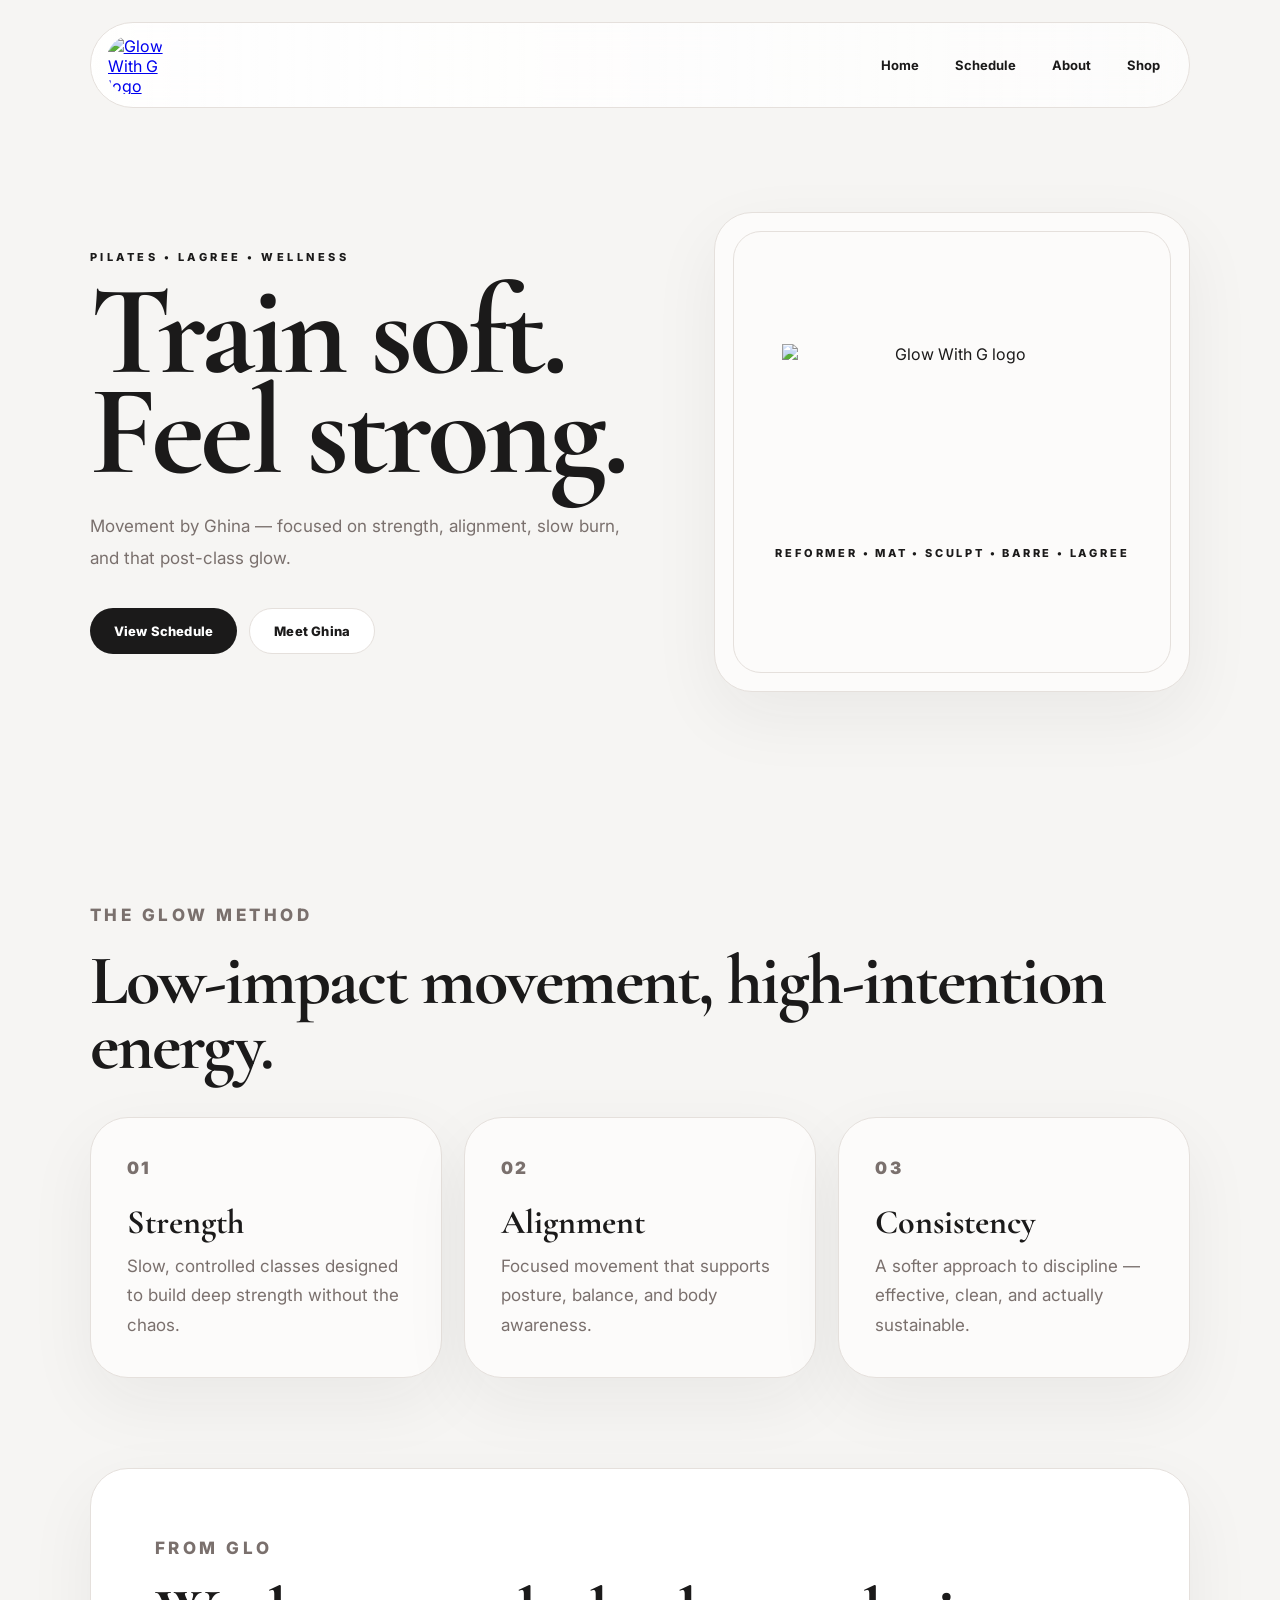
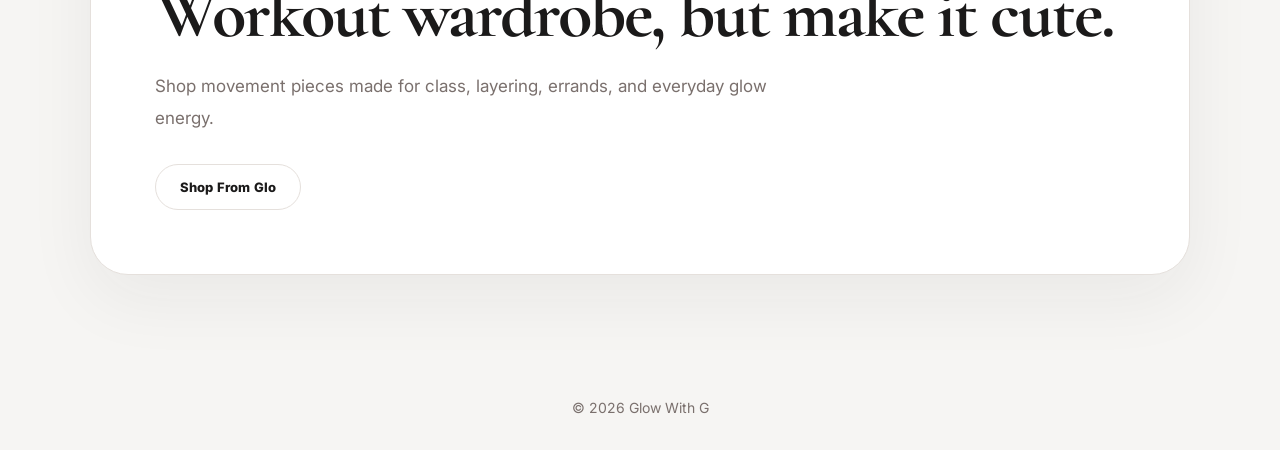
==== index.html @ 095738a7 "Add files via upload" ====
<!DOCTYPE html>
<html lang="en">
<head>
  <meta charset="UTF-8" />
  <meta name="viewport" content="width=device-width, initial-scale=1.0" />
  <title>Glow With G</title>
  <link rel="stylesheet" href="style.css" />
</head>
<body>

<header>
  <a class="logo" href="index.html">
    <img src="assets/glow-logo.png" alt="Glow With G logo">
  </a>

  <nav>
    <a href="index.html">Home</a>
    <a href="schedule.html">Schedule</a>
    <a href="about.html">About</a>
    <a href="shop.html">Shop</a>
  </nav>
</header>

<section class="hero">
  <div>
    <p class="tag">Pilates • Lagree • Wellness</p>
    <h1>Train soft.<br>Feel strong.</h1>
    <p class="intro">
      Movement by Ghina — focused on strength, alignment, slow burn, and that post-class glow.
    </p>

    <div class="buttons">
      <a href="schedule.html" class="btn">View Schedule</a>
      <a href="about.html" class="btn secondary">Meet Ghina</a>
    </div>
  </div>

  <div class="hero-card">
    <img src="assets/glow-logo.png" alt="Glow With G logo">
    <p>Reformer • Mat • Sculpt • Barre • Lagree</p>
  </div>
</section>

<section class="section">
  <p class="tag">The Glow Method</p>
  <h2>Low-impact movement, high-intention energy.</h2>

  <div class="grid-section">
    <div class="card">
      <p class="number">01</p>
      <h3>Strength</h3>
      <p>Slow, controlled classes designed to build deep strength without the chaos.</p>
    </div>

    <div class="card">
      <p class="number">02</p>
      <h3>Alignment</h3>
      <p>Focused movement that supports posture, balance, and body awareness.</p>
    </div>

    <div class="card">
      <p class="number">03</p>
      <h3>Consistency</h3>
      <p>A softer approach to discipline — effective, clean, and actually sustainable.</p>
    </div>
  </div>
</section>

<section class="shop-preview">
  <p class="tag">From Glo</p>
  <h2>Workout wardrobe, but make it cute.</h2>
  <p>Shop movement pieces made for class, layering, errands, and everyday glow energy.</p>
  <a href="shop.html" class="btn secondary">Shop From Glo</a>
</section>

<footer>
  <p>© 2026 Glow With G</p>
</footer>

</body>
</html>
---- style.css ----
@import url('https://fonts.googleapis.com/css2?family=Cormorant+Garamond:wght@500;600;700&family=Inter:wght@400;500;600;700;800&display=swap');

:root {
  --brand-pink: #F8A7D2;
  --brand-bg: #F6F5F3;

  --white: #FFFFFF;
  --ink: #1B1A1A;

  --taupe: #7A706D;
  --taupe-dark: #514945;
  --taupe-light: #B8AEA9;

  --line: #E5E0DC;
  --card: #FCFBFA;

  --shadow: 0 24px 70px rgba(40, 32, 30, 0.06);
}

* {
  margin: 0;
  padding: 0;
  box-sizing: border-box;
}

body {
  background: var(--brand-bg);
  color: var(--ink);
  font-family: "Inter", sans-serif;
}

/* HEADER */

header {
    width: calc(100% - 14%);
    margin: 22px auto 0;
    padding: 10px 14px;
    display: flex;
    align-items: center;
    justify-content: space-between;
    background: linear-gradient(90deg, rgba(255,255,255,0.92), rgba(255,255,255,0.68));
    border: 1px solid var(--line);
    border-radius: 999px;
    backdrop-filter: blur(18px);
    position: sticky;
    top: 18px;
    z-index: 20;
  }
  
  .logo {
    width: 64px;
    height: 64px;
    display: grid;
    place-items: center;
    border-radius: 50%;
    overflow: hidden;
  }
  
  .logo img {
    width: 58px;
    height: 58px;
    object-fit: contain;
    display: block;
  }
  
  nav {
    display: flex;
    gap: 6px;
    align-items: center;
  }
  
  nav a {
    text-decoration: none;
    color: var(--ink);
    font-size: 13px;
    font-weight: 700;
    padding: 10px 15px;
    border-radius: 999px;
    transition: 0.2s ease;
  }
  
  nav a:hover {
    background: rgba(248, 167, 210, 0.18);
    color: var(--ink);
  }
  
  .btn {
    display: inline-flex;
    align-items: center;
    justify-content: center;
    min-height: 44px;
    background: var(--ink);
    color: white;
    text-decoration: none;
    padding: 12px 22px;
    border-radius: 999px;
    font-size: 13px;
    font-weight: 700;
    letter-spacing: -0.1px;
    transition: 0.2s ease;
  }
  
  .btn:hover {
    background: var(--brand-pink);
    color: var(--ink);
    transform: translateY(-2px);
  }
  
  .btn.secondary {
    background: var(--white);
    color: var(--ink);
    border: 1px solid var(--line);
  }


/* GENERAL */

.tag {
  color: var(--ink);
  font-size: 11px;
  font-weight: 800;
  letter-spacing: 3.5px;
  text-transform: uppercase;
  margin-bottom: 18px;
}

h1,
h2,
h3 {
  font-family: "Cormorant Garamond", serif;
  color: var(--ink);
  font-weight: 700;
}

h1 {
  font-size: clamp(78px, 10vw, 150px);
  line-height: 0.78;
  letter-spacing: -4px;
  margin-bottom: 30px;
}

h2 {
  font-size: clamp(46px, 5.5vw, 84px);
  line-height: 0.92;
  letter-spacing: -2px;
  margin-bottom: 24px;
}

h3 {
  font-size: 34px;
  line-height: 1;
  margin-bottom: 12px;
}

.intro,
.section p,
.shop-preview p {
  max-width: 640px;
  color: var(--taupe);
  font-size: 17px;
  line-height: 1.85;
}

/* BUTTONS */

.buttons {
  display: flex;
  gap: 12px;
  flex-wrap: wrap;
  margin-top: 34px;
}

.btn {
  display: inline-flex;
  align-items: center;
  justify-content: center;
  min-height: 46px;
  background: var(--ink);
  color: white;
  text-decoration: none;
  padding: 13px 24px;
  border-radius: 999px;
  font-size: 13px;
  font-weight: 800;
  letter-spacing: 0.2px;
  transition: 0.2s ease;
}

.btn:hover {
  background: var(--brand-pink);
  color: var(--ink);
  transform: translateY(-2px);
}

.btn.secondary {
  background: var(--white);
  color: var(--ink);
  border: 1px solid var(--line);
}

.btn.secondary:hover {
  background: rgba(248, 167, 210, 0.18);
}

/* HERO */

.hero {
  min-height: 78vh;
  padding: 78px 7% 92px;
  display: grid;
  grid-template-columns: 1.08fr 0.92fr;
  gap: 66px;
  align-items: center;
}

.hero-card,
.card,
.shop-preview,
.cert-card,
.schedule-card {
  background: var(--card);
  border: 1px solid var(--line);
  border-radius: 38px;
  box-shadow: var(--shadow);
}

.hero-card {
  min-height: 480px;
  padding: 52px;
  display: grid;
  place-items: center;
  text-align: center;
  position: relative;
}

.hero-card::before {
  content: "";
  position: absolute;
  inset: 18px;
  border: 1px solid var(--line);
  border-radius: 28px;
  pointer-events: none;
}

.hero-card img {
  width: min(390px, 92%);
}

.hero-card p {
  color: var(--ink);
  font-size: 11px;
  font-weight: 800;
  letter-spacing: 2.8px;
  text-transform: uppercase;
  margin-top: 24px;
}

/* SECTIONS */

.section,
.page {
  padding: 90px 7%;
}

.grid-section {
  margin-top: 38px;
  display: grid;
  grid-template-columns: repeat(3, 1fr);
  gap: 22px;
}

.card {
  padding: 36px;
  transition: 0.2s ease;
}

.card:hover,
.schedule-card:hover {
  transform: translateY(-4px);
  border-color: var(--brand-pink);
}

.number {
  color: var(--brand-pink);
  font-size: 12px;
  font-weight: 900;
  letter-spacing: 2.6px;
  margin-bottom: 22px;
}

.card p {
  color: var(--taupe);
  line-height: 1.75;
}

/* SHOP */

.shop-preview {
  margin: 0 7% 90px;
  padding: 64px;
  background: var(--white);
}

.shop-preview .btn {
  margin-top: 30px;
}

/* SCHEDULE */

.schedule-list {
  margin-top: 40px;
  display: grid;
  grid-template-columns: repeat(2, 1fr);
  gap: 24px;
}

.schedule-card {
  padding: 34px;
  transition: 0.2s ease;
}

.schedule-top {
  display: flex;
  align-items: center;
  gap: 18px;
  margin-bottom: 24px;
}

.gym-logo {
  width: 70px;
  height: 70px;
  border-radius: 24px;
  object-fit: cover;
  border: 1px solid var(--line);
  background: var(--white);
}

.handle {
  color: var(--taupe) !important;
  font-size: 12px;
  font-weight: 900;
  letter-spacing: 0.5px;
  margin-bottom: 5px;
}

.schedule-card h2 {
  font-size: 40px;
  line-height: 0.95;
  margin-bottom: 0;
}

.class-type {
  display: inline-block;
  background: rgba(248, 167, 210, 0.22);
  color: var(--ink) !important;
  font-weight: 800;
  font-size: 13px;
  padding: 8px 14px;
  border-radius: 999px;
  margin-bottom: 22px;
}

.time-list {
  list-style: none;
  margin-bottom: 26px;
}

.time-list li {
  padding: 14px 0;
  border-bottom: 1px solid var(--line);
  color: var(--taupe);
  font-size: 15px;
  font-weight: 500;
}

/* ABOUT */

.cert-card {
  max-width: 760px;
  padding: 38px;
  margin-top: 38px;
}

.cert-card ul {
  padding-left: 20px;
  line-height: 2.1;
  color: var(--taupe);
}

/* FOOTER */

footer {
  text-align: center;
  padding: 34px;
  color: var(--taupe);
  font-size: 14px;
}

/* MOBILE */

@media (max-width: 850px) {
  header {
    width: calc(100% - 28px);
    flex-direction: column;
    gap: 14px;
    border-radius: 30px;
  }

  nav {
    flex-wrap: wrap;
    justify-content: center;
  }

  nav a {
    font-size: 13px;
    padding: 9px 12px;
  }

  .hero,
  .grid-section,
  .schedule-list {
    grid-template-columns: 1fr;
  }

  .hero {
    padding-top: 46px;
    gap: 40px;
  }

  .hero-card {
    min-height: 330px;
    padding: 38px;
  }

  .shop-preview {
    padding: 38px;
  }

  h1 {
    letter-spacing: -2.5px;
  }
}
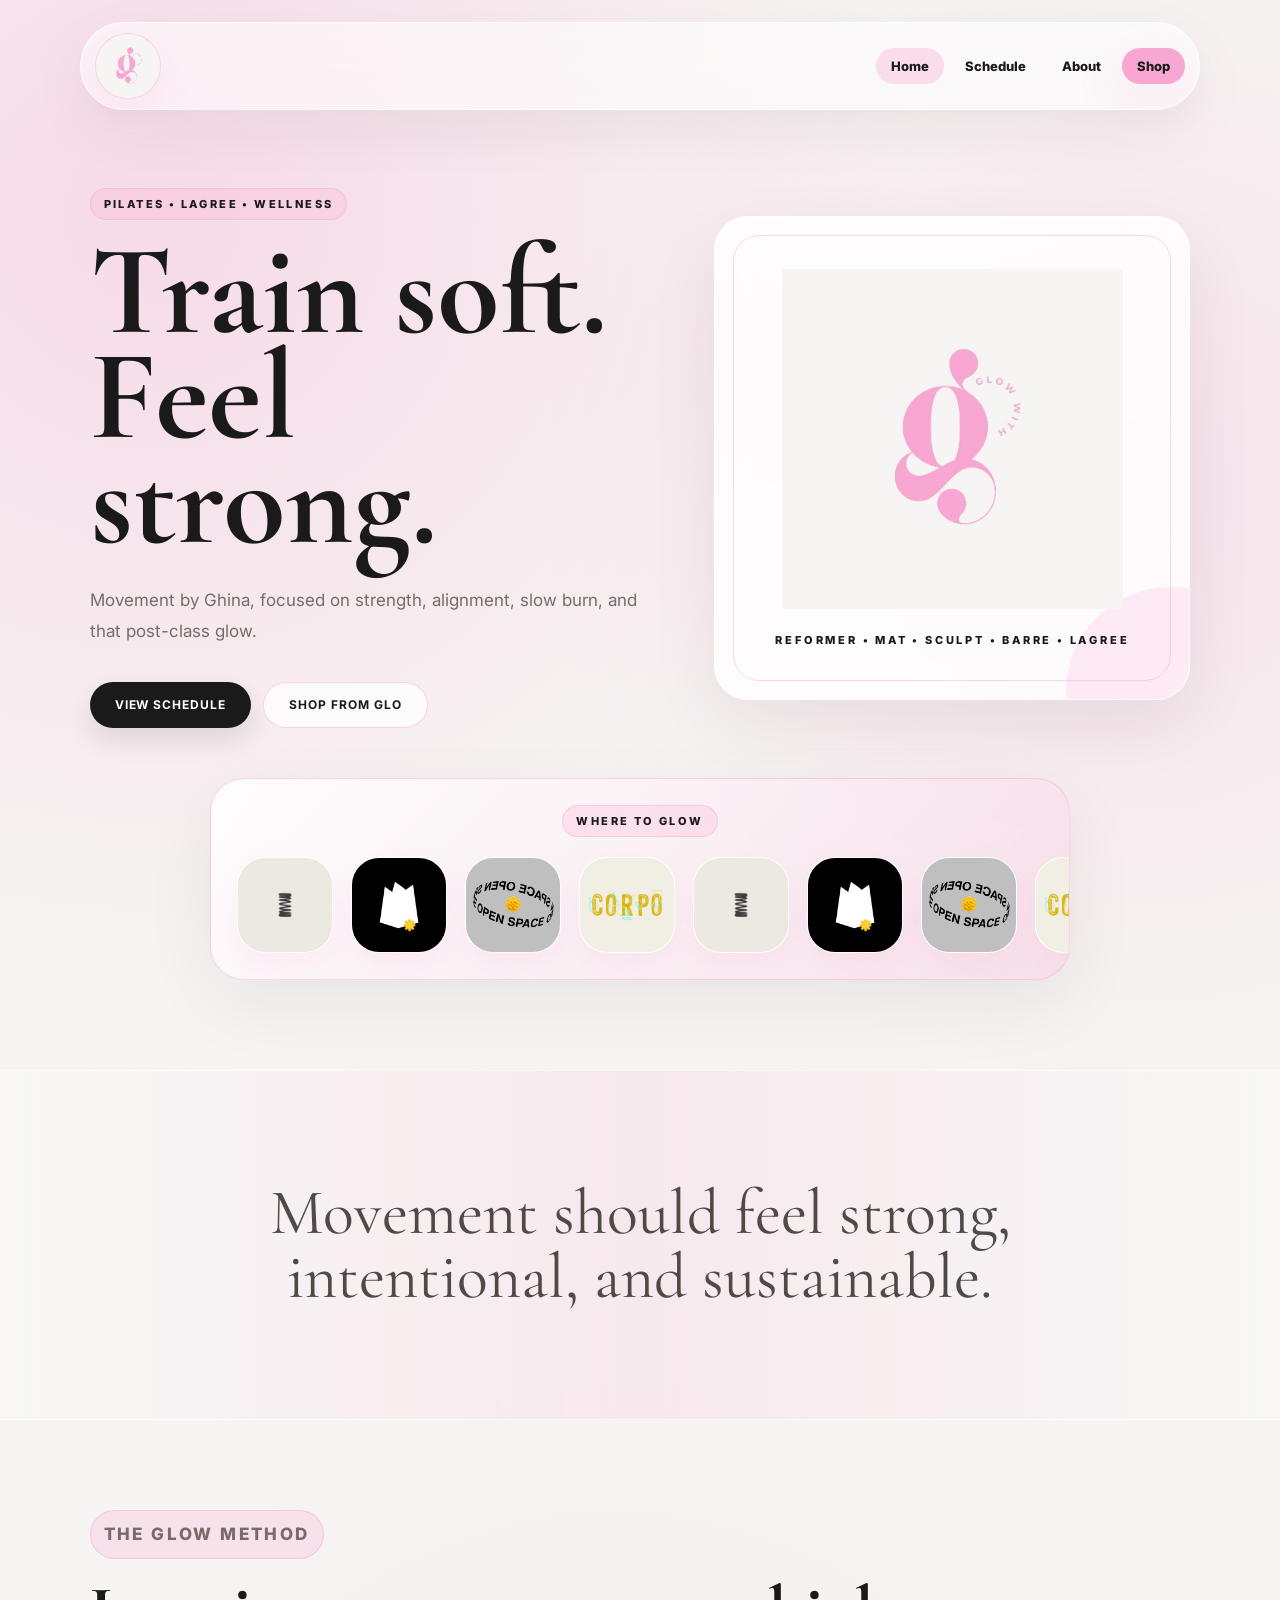
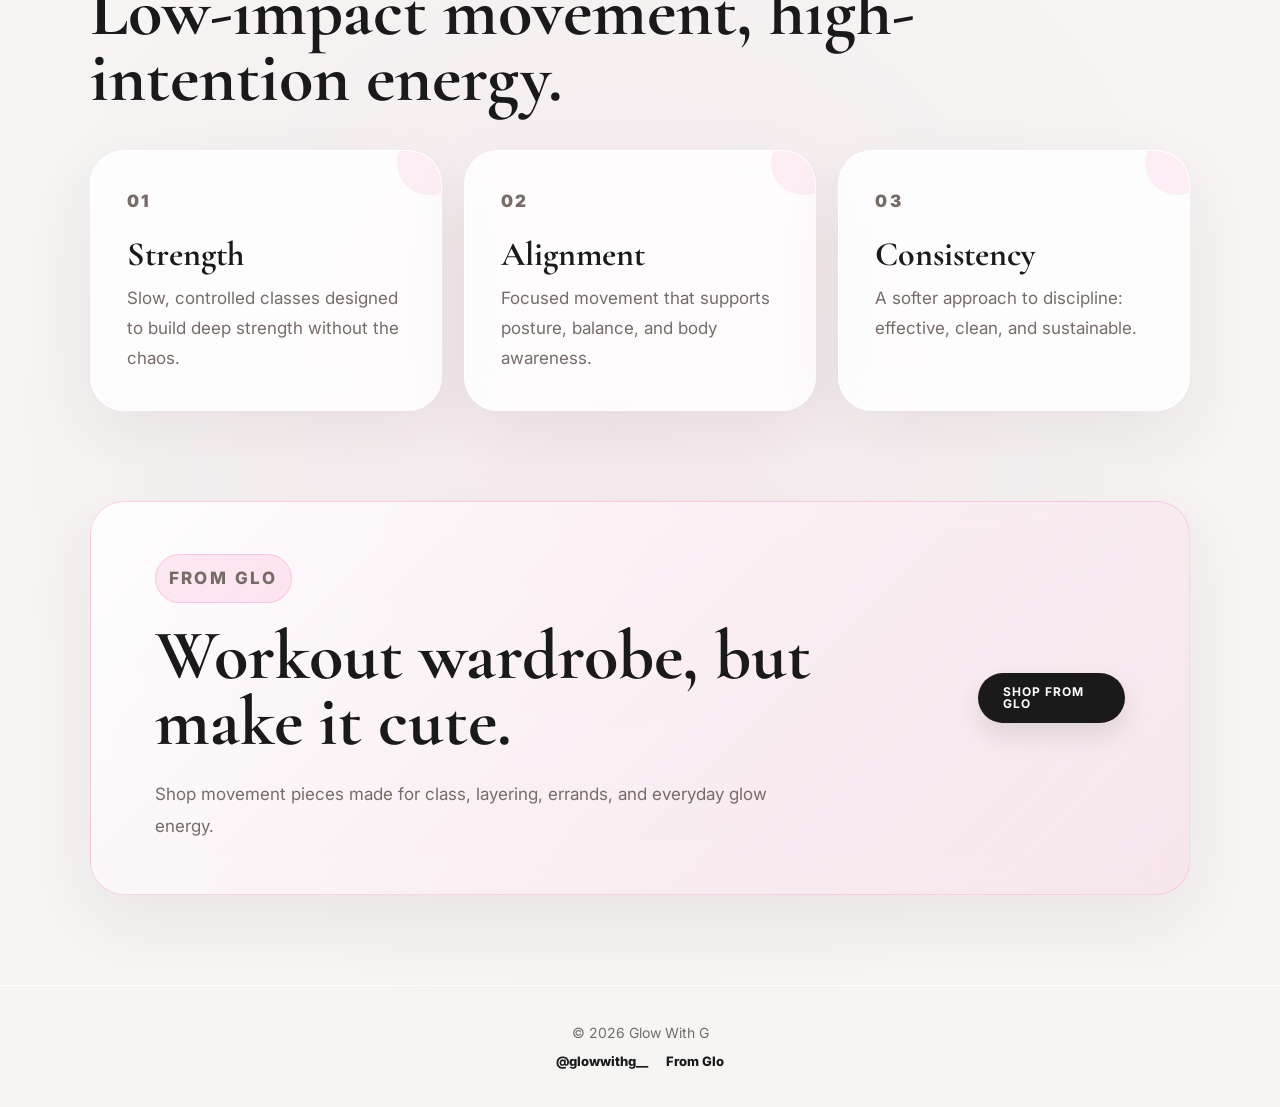
==== commit 394da4dc: "Add files via upload" ====
--- a/index.html
+++ b/index.html
@@ -1,81 +1,117 @@
-<!DOCTYPE html>
-<html lang="en">
-<head>
-  <meta charset="UTF-8" />
-  <meta name="viewport" content="width=device-width, initial-scale=1.0" />
-  <title>Glow With G</title>
-  <link rel="stylesheet" href="style.css" />
-</head>
-<body>
-
-<header>
-  <a class="logo" href="index.html">
-    <img src="assets/glow-logo.png" alt="Glow With G logo">
-  </a>
-
-  <nav>
-    <a href="index.html">Home</a>
-    <a href="schedule.html">Schedule</a>
-    <a href="about.html">About</a>
-    <a href="shop.html">Shop</a>
-  </nav>
-</header>
-
-<section class="hero">
-  <div>
-    <p class="tag">Pilates • Lagree • Wellness</p>
-    <h1>Train soft.<br>Feel strong.</h1>
-    <p class="intro">
-      Movement by Ghina — focused on strength, alignment, slow burn, and that post-class glow.
-    </p>
-
-    <div class="buttons">
-      <a href="schedule.html" class="btn">View Schedule</a>
-      <a href="about.html" class="btn secondary">Meet Ghina</a>
-    </div>
-  </div>
-
-  <div class="hero-card">
-    <img src="assets/glow-logo.png" alt="Glow With G logo">
-    <p>Reformer • Mat • Sculpt • Barre • Lagree</p>
-  </div>
-</section>
-
-<section class="section">
-  <p class="tag">The Glow Method</p>
-  <h2>Low-impact movement, high-intention energy.</h2>
-
-  <div class="grid-section">
-    <div class="card">
-      <p class="number">01</p>
-      <h3>Strength</h3>
-      <p>Slow, controlled classes designed to build deep strength without the chaos.</p>
-    </div>
-
-    <div class="card">
-      <p class="number">02</p>
-      <h3>Alignment</h3>
-      <p>Focused movement that supports posture, balance, and body awareness.</p>
-    </div>
-
-    <div class="card">
-      <p class="number">03</p>
-      <h3>Consistency</h3>
-      <p>A softer approach to discipline — effective, clean, and actually sustainable.</p>
-    </div>
-  </div>
-</section>
-
-<section class="shop-preview">
-  <p class="tag">From Glo</p>
-  <h2>Workout wardrobe, but make it cute.</h2>
-  <p>Shop movement pieces made for class, layering, errands, and everyday glow energy.</p>
-  <a href="shop.html" class="btn secondary">Shop From Glo</a>
-</section>
-
-<footer>
-  <p>© 2026 Glow With G</p>
-</footer>
-
-</body>
-</html>+<!DOCTYPE html>
+<html lang="en">
+<head>
+  <meta charset="UTF-8" />
+  <meta name="viewport" content="width=device-width, initial-scale=1.0" />
+  <meta name="description" content="Glow With G offers Pilates, Lagree, sculpt, barre, and wellness movement by Ghina." />
+  <title>Glow With G | Pilates, Lagree & Wellness</title>
+  <link rel="stylesheet" href="style.css" />
+</head>
+<body>
+
+<header>
+  <a class="logo" href="index.html" aria-label="Glow With G home">
+    <img src="assets/glow-logo.png" alt="Glow With G logo">
+  </a>
+
+  <nav aria-label="Main navigation">
+    <a href="index.html" aria-current="page">Home</a>
+    <a href="schedule.html">Schedule</a>
+    <a href="about.html">About</a>
+    <a href="shop.html" class="shop-nav">Shop</a>
+  </nav>
+</header>
+
+<main>
+  <section class="hero home-hero">
+    <div class="hero-copy">
+      <p class="tag">Pilates • Lagree • Wellness</p>
+      <h1>Train soft.<br>Feel strong.</h1>
+
+      <p class="intro">
+        Movement by Ghina, focused on strength, alignment, slow burn, and that post-class glow.
+      </p>
+
+      <div class="buttons">
+        <a href="schedule.html" class="btn">View Schedule</a>
+        <a href="shop.html" class="btn secondary">Shop From Glo</a>
+      </div>
+    </div>
+
+    <div class="hero-card logo-card">
+      <img src="assets/glow-logo.png" alt="Glow With G logo">
+      <p>Reformer • Mat • Sculpt • Barre • Lagree</p>
+    </div>
+  </section>
+
+  <section class="studio-strip" aria-label="Studio partners">
+    <p class="tag">Where to glow</p>
+    <div class="studio-track">
+      <div class="studio-logo"><img src="assets/tempo.jpg" alt="Tempo studio"></div>
+      <div class="studio-logo"><img src="assets/heat.jpg" alt="Heat studio"></div>
+      <div class="studio-logo"><img src="assets/openspace.jpg" alt="OpenSpace studio"></div>
+      <div class="studio-logo"><img src="assets/corpo.jpg" alt="Corpo studio"></div>
+      <div class="studio-logo"><img src="assets/tempo.jpg" alt="Tempo studio"></div>
+      <div class="studio-logo"><img src="assets/heat.jpg" alt="Heat studio"></div>
+      <div class="studio-logo"><img src="assets/openspace.jpg" alt="OpenSpace studio"></div>
+      <div class="studio-logo"><img src="assets/corpo.jpg" alt="Corpo studio"></div>
+      <div class="studio-logo"><img src="assets/tempo.jpg" alt="Tempo studio"></div>
+      <div class="studio-logo"><img src="assets/heat.jpg" alt="Heat studio"></div>
+      <div class="studio-logo"><img src="assets/openspace.jpg" alt="OpenSpace studio"></div>
+      <div class="studio-logo"><img src="assets/corpo.jpg" alt="Corpo studio"></div>
+      <div class="studio-logo"><img src="assets/tempo.jpg" alt="Tempo studio"></div>
+      <div class="studio-logo"><img src="assets/heat.jpg" alt="Heat studio"></div>
+      <div class="studio-logo"><img src="assets/openspace.jpg" alt="OpenSpace studio"></div>
+      <div class="studio-logo"><img src="assets/corpo.jpg" alt="Corpo studio"></div>
+    </div>
+  </section>
+
+  <section class="statement">
+    <p>Movement should feel strong, intentional, and sustainable.</p>
+  </section>
+
+  <section class="section">
+    <p class="tag">The Glow Method</p>
+    <h2>Low-impact movement, high-intention energy.</h2>
+
+    <div class="grid-section">
+      <article class="card">
+        <p class="number">01</p>
+        <h3>Strength</h3>
+        <p>Slow, controlled classes designed to build deep strength without the chaos.</p>
+      </article>
+
+      <article class="card">
+        <p class="number">02</p>
+        <h3>Alignment</h3>
+        <p>Focused movement that supports posture, balance, and body awareness.</p>
+      </article>
+
+      <article class="card">
+        <p class="number">03</p>
+        <h3>Consistency</h3>
+        <p>A softer approach to discipline: effective, clean, and sustainable.</p>
+      </article>
+    </div>
+  </section>
+
+  <section class="shop-preview">
+    <div>
+      <p class="tag">From Glo</p>
+      <h2>Workout wardrobe, but make it cute.</h2>
+      <p>Shop movement pieces made for class, layering, errands, and everyday glow energy.</p>
+    </div>
+    <a href="shop.html" class="btn">Shop From Glo</a>
+  </section>
+</main>
+
+<footer>
+  <p>© 2026 Glow With G</p>
+  <div class="footer-links">
+    <a href="https://www.instagram.com/glowwithg__/" target="_blank" rel="noopener noreferrer">@glowwithg__</a>
+    <a href="https://fromglo.com/" target="_blank" rel="noopener noreferrer">From Glo</a>
+  </div>
+</footer>
+
+</body>
+</html>
--- a/style.css
+++ b/style.css
@@ -1,442 +1,735 @@
-@import url('https://fonts.googleapis.com/css2?family=Cormorant+Garamond:wght@500;600;700&family=Inter:wght@400;500;600;700;800&display=swap');
-
-:root {
-  --brand-pink: #F8A7D2;
-  --brand-bg: #F6F5F3;
-
-  --white: #FFFFFF;
-  --ink: #1B1A1A;
-
-  --taupe: #7A706D;
-  --taupe-dark: #514945;
-  --taupe-light: #B8AEA9;
-
-  --line: #E5E0DC;
-  --card: #FCFBFA;
-
-  --shadow: 0 24px 70px rgba(40, 32, 30, 0.06);
-}
-
-* {
-  margin: 0;
-  padding: 0;
-  box-sizing: border-box;
-}
-
-body {
-  background: var(--brand-bg);
-  color: var(--ink);
-  font-family: "Inter", sans-serif;
-}
-
-/* HEADER */
-
-header {
-    width: calc(100% - 14%);
-    margin: 22px auto 0;
-    padding: 10px 14px;
-    display: flex;
-    align-items: center;
-    justify-content: space-between;
-    background: linear-gradient(90deg, rgba(255,255,255,0.92), rgba(255,255,255,0.68));
-    border: 1px solid var(--line);
-    border-radius: 999px;
-    backdrop-filter: blur(18px);
-    position: sticky;
-    top: 18px;
-    z-index: 20;
-  }
-  
-  .logo {
-    width: 64px;
-    height: 64px;
-    display: grid;
-    place-items: center;
-    border-radius: 50%;
-    overflow: hidden;
-  }
-  
-  .logo img {
-    width: 58px;
-    height: 58px;
-    object-fit: contain;
-    display: block;
-  }
-  
-  nav {
-    display: flex;
-    gap: 6px;
-    align-items: center;
-  }
-  
-  nav a {
-    text-decoration: none;
-    color: var(--ink);
-    font-size: 13px;
-    font-weight: 700;
-    padding: 10px 15px;
-    border-radius: 999px;
-    transition: 0.2s ease;
-  }
-  
-  nav a:hover {
-    background: rgba(248, 167, 210, 0.18);
-    color: var(--ink);
-  }
-  
-  .btn {
-    display: inline-flex;
-    align-items: center;
-    justify-content: center;
-    min-height: 44px;
-    background: var(--ink);
-    color: white;
-    text-decoration: none;
-    padding: 12px 22px;
-    border-radius: 999px;
-    font-size: 13px;
-    font-weight: 700;
-    letter-spacing: -0.1px;
-    transition: 0.2s ease;
-  }
-  
-  .btn:hover {
-    background: var(--brand-pink);
-    color: var(--ink);
-    transform: translateY(-2px);
-  }
-  
-  .btn.secondary {
-    background: var(--white);
-    color: var(--ink);
-    border: 1px solid var(--line);
-  }
-
-
-/* GENERAL */
-
-.tag {
-  color: var(--ink);
-  font-size: 11px;
-  font-weight: 800;
-  letter-spacing: 3.5px;
-  text-transform: uppercase;
-  margin-bottom: 18px;
-}
-
-h1,
-h2,
-h3 {
-  font-family: "Cormorant Garamond", serif;
-  color: var(--ink);
-  font-weight: 700;
-}
-
-h1 {
-  font-size: clamp(78px, 10vw, 150px);
-  line-height: 0.78;
-  letter-spacing: -4px;
-  margin-bottom: 30px;
-}
-
-h2 {
-  font-size: clamp(46px, 5.5vw, 84px);
-  line-height: 0.92;
-  letter-spacing: -2px;
-  margin-bottom: 24px;
-}
-
-h3 {
-  font-size: 34px;
-  line-height: 1;
-  margin-bottom: 12px;
-}
-
-.intro,
-.section p,
-.shop-preview p {
-  max-width: 640px;
-  color: var(--taupe);
-  font-size: 17px;
-  line-height: 1.85;
-}
-
-/* BUTTONS */
-
-.buttons {
-  display: flex;
-  gap: 12px;
-  flex-wrap: wrap;
-  margin-top: 34px;
-}
-
-.btn {
-  display: inline-flex;
-  align-items: center;
-  justify-content: center;
-  min-height: 46px;
-  background: var(--ink);
-  color: white;
-  text-decoration: none;
-  padding: 13px 24px;
-  border-radius: 999px;
-  font-size: 13px;
-  font-weight: 800;
-  letter-spacing: 0.2px;
-  transition: 0.2s ease;
-}
-
-.btn:hover {
-  background: var(--brand-pink);
-  color: var(--ink);
-  transform: translateY(-2px);
-}
-
-.btn.secondary {
-  background: var(--white);
-  color: var(--ink);
-  border: 1px solid var(--line);
-}
-
-.btn.secondary:hover {
-  background: rgba(248, 167, 210, 0.18);
-}
-
-/* HERO */
-
-.hero {
-  min-height: 78vh;
-  padding: 78px 7% 92px;
-  display: grid;
-  grid-template-columns: 1.08fr 0.92fr;
-  gap: 66px;
-  align-items: center;
-}
-
-.hero-card,
-.card,
-.shop-preview,
-.cert-card,
-.schedule-card {
-  background: var(--card);
-  border: 1px solid var(--line);
-  border-radius: 38px;
-  box-shadow: var(--shadow);
-}
-
-.hero-card {
-  min-height: 480px;
-  padding: 52px;
-  display: grid;
-  place-items: center;
-  text-align: center;
-  position: relative;
-}
-
-.hero-card::before {
-  content: "";
-  position: absolute;
-  inset: 18px;
-  border: 1px solid var(--line);
-  border-radius: 28px;
-  pointer-events: none;
-}
-
-.hero-card img {
-  width: min(390px, 92%);
-}
-
-.hero-card p {
-  color: var(--ink);
-  font-size: 11px;
-  font-weight: 800;
-  letter-spacing: 2.8px;
-  text-transform: uppercase;
-  margin-top: 24px;
-}
-
-/* SECTIONS */
-
-.section,
-.page {
-  padding: 90px 7%;
-}
-
-.grid-section {
-  margin-top: 38px;
-  display: grid;
-  grid-template-columns: repeat(3, 1fr);
-  gap: 22px;
-}
-
-.card {
-  padding: 36px;
-  transition: 0.2s ease;
-}
-
-.card:hover,
-.schedule-card:hover {
-  transform: translateY(-4px);
-  border-color: var(--brand-pink);
-}
-
-.number {
-  color: var(--brand-pink);
-  font-size: 12px;
-  font-weight: 900;
-  letter-spacing: 2.6px;
-  margin-bottom: 22px;
-}
-
-.card p {
-  color: var(--taupe);
-  line-height: 1.75;
-}
-
-/* SHOP */
-
-.shop-preview {
-  margin: 0 7% 90px;
-  padding: 64px;
-  background: var(--white);
-}
-
-.shop-preview .btn {
-  margin-top: 30px;
-}
-
-/* SCHEDULE */
-
-.schedule-list {
-  margin-top: 40px;
-  display: grid;
-  grid-template-columns: repeat(2, 1fr);
-  gap: 24px;
-}
-
-.schedule-card {
-  padding: 34px;
-  transition: 0.2s ease;
-}
-
-.schedule-top {
-  display: flex;
-  align-items: center;
-  gap: 18px;
-  margin-bottom: 24px;
-}
-
-.gym-logo {
-  width: 70px;
-  height: 70px;
-  border-radius: 24px;
-  object-fit: cover;
-  border: 1px solid var(--line);
-  background: var(--white);
-}
-
-.handle {
-  color: var(--taupe) !important;
-  font-size: 12px;
-  font-weight: 900;
-  letter-spacing: 0.5px;
-  margin-bottom: 5px;
-}
-
-.schedule-card h2 {
-  font-size: 40px;
-  line-height: 0.95;
-  margin-bottom: 0;
-}
-
-.class-type {
-  display: inline-block;
-  background: rgba(248, 167, 210, 0.22);
-  color: var(--ink) !important;
-  font-weight: 800;
-  font-size: 13px;
-  padding: 8px 14px;
-  border-radius: 999px;
-  margin-bottom: 22px;
-}
-
-.time-list {
-  list-style: none;
-  margin-bottom: 26px;
-}
-
-.time-list li {
-  padding: 14px 0;
-  border-bottom: 1px solid var(--line);
-  color: var(--taupe);
-  font-size: 15px;
-  font-weight: 500;
-}
-
-/* ABOUT */
-
-.cert-card {
-  max-width: 760px;
-  padding: 38px;
-  margin-top: 38px;
-}
-
-.cert-card ul {
-  padding-left: 20px;
-  line-height: 2.1;
-  color: var(--taupe);
-}
-
-/* FOOTER */
-
-footer {
-  text-align: center;
-  padding: 34px;
-  color: var(--taupe);
-  font-size: 14px;
-}
-
-/* MOBILE */
-
-@media (max-width: 850px) {
-  header {
-    width: calc(100% - 28px);
-    flex-direction: column;
-    gap: 14px;
-    border-radius: 30px;
-  }
-
-  nav {
-    flex-wrap: wrap;
-    justify-content: center;
-  }
-
-  nav a {
-    font-size: 13px;
-    padding: 9px 12px;
-  }
-
-  .hero,
-  .grid-section,
-  .schedule-list {
-    grid-template-columns: 1fr;
-  }
-
-  .hero {
-    padding-top: 46px;
-    gap: 40px;
-  }
-
-  .hero-card {
-    min-height: 330px;
-    padding: 38px;
-  }
-
-  .shop-preview {
-    padding: 38px;
-  }
-
-  h1 {
-    letter-spacing: -2.5px;
-  }
-}+@import url('https://fonts.googleapis.com/css2?family=Cormorant+Garamond:wght@500;600;700&family=Inter:wght@400;500;600;700;800&display=swap');
+
+:root {
+  --brand-pink: #f8a7d2;
+  --brand-bg: #f6f5f3;
+  --pink-soft: rgba(248, 167, 210, 0.18);
+  --pink-mid: rgba(248, 167, 210, 0.34);
+  --pink-border: rgba(248, 167, 210, 0.48);
+  --white: #ffffff;
+  --ink: #1b1a1a;
+  --taupe: #776c68;
+  --taupe-dark: #514945;
+  --line: #e5e0dc;
+  --card: rgba(255, 255, 255, 0.82);
+  --shadow: 0 24px 70px rgba(40, 32, 30, 0.07);
+  --pink-shadow: 0 18px 45px rgba(248, 167, 210, 0.22);
+}
+
+* {
+  box-sizing: border-box;
+  margin: 0;
+  padding: 0;
+}
+
+html {
+  scroll-behavior: smooth;
+}
+
+body {
+  min-height: 100vh;
+  background:
+    radial-gradient(circle at 12% 8%, rgba(248, 167, 210, 0.34), transparent 28%),
+    radial-gradient(circle at 88% 18%, rgba(248, 167, 210, 0.24), transparent 24%),
+    radial-gradient(circle at 48% 74%, rgba(248, 167, 210, 0.14), transparent 30%),
+    var(--brand-bg);
+  color: var(--ink);
+  font-family: "Inter", sans-serif;
+}
+
+body::selection {
+  background: var(--brand-pink);
+  color: var(--ink);
+}
+
+img {
+  max-width: 100%;
+}
+
+header {
+  width: min(1120px, calc(100% - 56px));
+  margin: 22px auto 0;
+  padding: 10px 14px;
+  display: flex;
+  align-items: center;
+  justify-content: space-between;
+  background: rgba(255, 255, 255, 0.54);
+  border: 1px solid rgba(255, 255, 255, 0.75);
+  border-radius: 999px;
+  backdrop-filter: blur(22px);
+  box-shadow: 0 20px 60px rgba(40, 32, 30, 0.06);
+  position: sticky;
+  top: 18px;
+  z-index: 20;
+}
+
+.logo {
+  width: 66px;
+  height: 66px;
+  display: grid;
+  place-items: center;
+  overflow: hidden;
+  border: 1px solid var(--pink-border);
+  border-radius: 50%;
+  background: var(--brand-bg);
+  box-shadow: 0 14px 30px rgba(248, 167, 210, 0.18);
+  flex: 0 0 auto;
+}
+
+.logo img {
+  width: 108%;
+  height: 108%;
+  object-fit: cover;
+  display: block;
+}
+
+nav {
+  display: flex;
+  gap: 6px;
+  align-items: center;
+}
+
+nav a {
+  text-decoration: none;
+  color: var(--ink);
+  font-size: 13px;
+  font-weight: 800;
+  padding: 10px 15px;
+  border-radius: 999px;
+  transition: 0.2s ease;
+}
+
+nav a:hover,
+nav a[aria-current="page"] {
+  background: var(--pink-mid);
+  color: var(--ink);
+}
+
+.shop-nav {
+  background: var(--brand-pink);
+  color: var(--ink);
+  box-shadow: var(--pink-shadow);
+}
+
+.shop-nav:hover,
+.shop-nav[aria-current="page"] {
+  background: #f391c7;
+}
+
+main {
+  overflow: hidden;
+}
+
+.tag {
+  width: fit-content;
+  color: var(--ink);
+  background: rgba(248, 167, 210, 0.24);
+  border: 1px solid var(--pink-border);
+  border-radius: 999px;
+  padding: 8px 13px;
+  font-size: 11px;
+  font-weight: 800;
+  letter-spacing: 2.4px;
+  text-transform: uppercase;
+  margin-bottom: 20px;
+}
+
+.small-tag {
+  margin-bottom: 16px;
+}
+
+h1,
+h2,
+h3 {
+  font-family: "Cormorant Garamond", serif;
+  color: var(--ink);
+  font-weight: 700;
+}
+
+h1 {
+  max-width: 920px;
+  font-size: clamp(64px, 10vw, 150px);
+  line-height: 0.82;
+  margin-bottom: 30px;
+}
+
+h2 {
+  max-width: 920px;
+  font-size: clamp(42px, 5.5vw, 84px);
+  line-height: 0.94;
+  margin-bottom: 24px;
+}
+
+h3 {
+  font-size: 34px;
+  line-height: 1;
+  margin-bottom: 12px;
+}
+
+.intro,
+.section p,
+.shop-preview p {
+  max-width: 640px;
+  color: var(--taupe);
+  font-size: 17px;
+  line-height: 1.85;
+}
+
+.buttons {
+  display: flex;
+  gap: 12px;
+  flex-wrap: wrap;
+  margin-top: 34px;
+}
+
+.btn {
+  display: inline-flex;
+  align-items: center;
+  justify-content: center;
+  min-height: 46px;
+  background: var(--ink);
+  color: white;
+  text-decoration: none;
+  padding: 13px 25px;
+  border-radius: 999px;
+  font-size: 12px;
+  font-weight: 700;
+  letter-spacing: 0.08em;
+  line-height: 1;
+  text-transform: uppercase;
+  transition: 0.2s ease;
+  box-shadow: 0 12px 26px rgba(27, 26, 26, 0.11);
+}
+
+.btn:hover {
+  background: var(--brand-pink);
+  color: var(--ink);
+  transform: translateY(-2px);
+  box-shadow: var(--pink-shadow);
+}
+
+.btn.secondary {
+  background: rgba(255, 255, 255, 0.75);
+  color: var(--ink);
+  border: 1px solid var(--pink-border);
+  box-shadow: none;
+}
+
+.btn.secondary:hover {
+  background: var(--pink-soft);
+}
+
+.hero {
+  min-height: 78vh;
+  padding: 78px 7% 92px;
+  display: grid;
+  grid-template-columns: 1.08fr 0.92fr;
+  gap: 66px;
+  align-items: center;
+}
+
+.hero-card,
+.card,
+.shop-preview,
+.cert-card,
+.schedule-card,
+.schedule-status,
+.shop-panel {
+  background: var(--card);
+  border: 1px solid rgba(255, 255, 255, 0.8);
+  border-radius: 34px;
+  box-shadow: var(--shadow);
+  backdrop-filter: blur(16px);
+}
+
+.hero-card {
+  min-height: 480px;
+  padding: 52px;
+  display: grid;
+  place-items: center;
+  text-align: center;
+  position: relative;
+  overflow: hidden;
+}
+
+.hero-card::before {
+  content: "";
+  position: absolute;
+  inset: 18px;
+  border: 1px solid var(--pink-border);
+  border-radius: 26px;
+  pointer-events: none;
+}
+
+.hero-card::after {
+  content: "";
+  width: 44%;
+  aspect-ratio: 1;
+  position: absolute;
+  right: -18%;
+  bottom: -20%;
+  border-radius: 50%;
+  background: rgba(248, 167, 210, 0.2);
+  pointer-events: none;
+}
+
+.hero-card img {
+  width: min(390px, 92%);
+  position: relative;
+  z-index: 1;
+}
+
+.hero-card p {
+  color: var(--ink);
+  font-size: 11px;
+  font-weight: 800;
+  letter-spacing: 2.8px;
+  text-transform: uppercase;
+  margin-top: 24px;
+  position: relative;
+  z-index: 1;
+}
+
+.studio-strip {
+  width: min(860px, calc(100% - 56px));
+  margin: -42px auto 90px;
+  padding: 26px;
+  overflow: hidden;
+  background: linear-gradient(135deg, rgba(255, 255, 255, 0.86), rgba(248, 167, 210, 0.22));
+  border: 1px solid var(--pink-border);
+  border-radius: 34px;
+  box-shadow: var(--shadow);
+  backdrop-filter: blur(16px);
+}
+
+.studio-strip .tag {
+  margin: 0 auto 20px;
+}
+
+.studio-track {
+  display: flex;
+  gap: 18px;
+  width: max-content;
+  animation: logo-scroll 12s linear infinite;
+  will-change: transform;
+}
+
+.studio-logo {
+  width: 96px;
+  height: 96px;
+  display: grid;
+  place-items: center;
+  overflow: hidden;
+  border: 1px solid rgba(255, 255, 255, 0.84);
+  border-radius: 28px;
+  background: var(--white);
+  box-shadow: 0 14px 28px rgba(248, 167, 210, 0.16);
+}
+
+.studio-logo img {
+  width: 100%;
+  height: 100%;
+  object-fit: cover;
+}
+
+@keyframes logo-scroll {
+  from {
+    transform: translateX(0);
+  }
+
+  to {
+    transform: translateX(-456px);
+  }
+}
+
+.studio-strip:hover .studio-track {
+  animation-play-state: paused;
+}
+
+.statement {
+  padding: 110px 12%;
+  text-align: center;
+  border-top: 1px solid rgba(255, 255, 255, 0.72);
+  border-bottom: 1px solid rgba(255, 255, 255, 0.72);
+  background: linear-gradient(90deg, rgba(255, 255, 255, 0.28), rgba(248, 167, 210, 0.16), rgba(255, 255, 255, 0.28));
+}
+
+.statement p {
+  font-family: "Cormorant Garamond", serif;
+  font-size: clamp(44px, 5vw, 84px);
+  line-height: 1;
+  max-width: 900px;
+  margin: auto;
+  color: var(--taupe-dark);
+}
+
+.section,
+.page {
+  padding: 90px 7%;
+}
+
+.grid-section {
+  margin-top: 38px;
+  display: grid;
+  grid-template-columns: repeat(3, 1fr);
+  gap: 22px;
+}
+
+.card {
+  padding: 36px;
+  transition: 0.2s ease;
+  position: relative;
+  overflow: hidden;
+}
+
+.card::before {
+  content: "";
+  width: 64px;
+  height: 64px;
+  position: absolute;
+  right: -20px;
+  top: -20px;
+  border-radius: 50%;
+  background: rgba(248, 167, 210, 0.18);
+}
+
+.card:hover,
+.schedule-card:hover {
+  transform: translateY(-4px);
+  border-color: var(--pink-border);
+}
+
+.number {
+  color: var(--brand-pink);
+  font-size: 12px;
+  font-weight: 900;
+  letter-spacing: 2.6px;
+  margin-bottom: 22px;
+}
+
+.card p {
+  color: var(--taupe);
+  line-height: 1.75;
+}
+
+.shop-preview {
+  margin: 0 7% 90px;
+  padding: 52px 64px;
+  display: flex;
+  align-items: center;
+  justify-content: space-between;
+  gap: 28px;
+  background: linear-gradient(135deg, rgba(255, 255, 255, 0.86), rgba(248, 167, 210, 0.2));
+  border-color: var(--pink-border);
+}
+
+.about-layout {
+  display: grid;
+  grid-template-columns: minmax(0, 0.92fr) minmax(320px, 0.72fr);
+  gap: 40px;
+  align-items: start;
+}
+
+.cert-card {
+  padding: 38px;
+}
+
+.cert-card h2 {
+  font-size: clamp(38px, 4vw, 62px);
+}
+
+.cert-card ul {
+  padding-left: 20px;
+  line-height: 2.1;
+  color: var(--taupe);
+}
+
+.shop-panel {
+  min-height: 500px;
+  display: grid;
+  place-items: center;
+  padding: 48px;
+  position: relative;
+  overflow: hidden;
+  background:
+    radial-gradient(circle at 76% 22%, rgba(248, 167, 210, 0.34), transparent 24%),
+    radial-gradient(circle at 18% 82%, rgba(248, 167, 210, 0.28), transparent 26%),
+    rgba(255, 255, 255, 0.78);
+}
+
+.shop-panel::before {
+  content: "";
+  position: absolute;
+  inset: 18px;
+  border: 1px solid var(--pink-border);
+  border-radius: 26px;
+  pointer-events: none;
+}
+
+.shop-panel img {
+  width: min(360px, 84%);
+  position: relative;
+  z-index: 1;
+}
+
+.shop-notes {
+  display: flex;
+  flex-wrap: wrap;
+  justify-content: center;
+  gap: 10px;
+  margin-top: 28px;
+  position: relative;
+  z-index: 1;
+}
+
+.shop-notes span {
+  display: inline-flex;
+  align-items: center;
+  min-height: 34px;
+  padding: 8px 13px;
+  border: 1px solid var(--pink-border);
+  border-radius: 999px;
+  background: rgba(255, 255, 255, 0.74);
+  color: var(--ink);
+  font-size: 12px;
+  font-weight: 800;
+}
+
+.schedule-list {
+  margin-top: 40px;
+  display: grid;
+  grid-template-columns: repeat(2, minmax(0, 1fr));
+  gap: 24px;
+}
+
+.schedule-card {
+  padding: 34px;
+  transition: 0.2s ease;
+}
+
+.schedule-top {
+  display: flex;
+  align-items: center;
+  gap: 18px;
+  margin-bottom: 24px;
+}
+
+.gym-logo-wrap {
+  width: 70px;
+  height: 70px;
+  border-radius: 24px;
+  border: 1px solid var(--pink-border);
+  background: linear-gradient(135deg, rgba(255, 255, 255, 0.92), rgba(248, 167, 210, 0.22));
+  box-shadow: 0 14px 28px rgba(248, 167, 210, 0.15);
+  flex: 0 0 auto;
+  overflow: hidden;
+  position: relative;
+}
+
+.gym-logo {
+  width: 100%;
+  height: 100%;
+  display: block;
+  object-fit: cover;
+}
+
+.gym-logo-fallback {
+  position: absolute;
+  inset: 0;
+  display: none;
+  place-items: center;
+  color: var(--ink);
+  font-size: 18px;
+  font-weight: 900;
+}
+
+.gym-logo-wrap.logo-failed .gym-logo {
+  display: none;
+}
+
+.gym-logo-wrap.logo-failed .gym-logo-fallback {
+  display: grid;
+}
+
+.handle {
+  color: var(--taupe);
+  font-size: 12px;
+  font-weight: 900;
+  margin-bottom: 5px;
+}
+
+.schedule-card h2 {
+  font-size: 40px;
+  line-height: 0.95;
+  margin-bottom: 0;
+}
+
+.class-type {
+  display: inline-block;
+  background: var(--pink-soft);
+  border: 1px solid var(--pink-border);
+  color: var(--ink);
+  font-weight: 800;
+  font-size: 13px;
+  padding: 8px 14px;
+  border-radius: 999px;
+  margin-bottom: 22px;
+}
+
+.time-list {
+  list-style: none;
+  margin-bottom: 26px;
+}
+
+.time-list li {
+  padding: 14px 0;
+  border-bottom: 1px solid var(--line);
+  color: var(--taupe);
+  font-size: 15px;
+  font-weight: 500;
+}
+
+.schedule-status {
+  grid-column: 1 / -1;
+  padding: 30px;
+  color: var(--taupe);
+}
+
+footer {
+  text-align: center;
+  padding: 38px;
+  color: var(--taupe);
+  font-size: 14px;
+  border-top: 1px solid rgba(255, 255, 255, 0.72);
+}
+
+.footer-links {
+  margin-top: 12px;
+  display: flex;
+  justify-content: center;
+  gap: 18px;
+}
+
+.footer-links a {
+  color: var(--ink);
+  text-decoration: none;
+  font-weight: 800;
+  font-size: 13px;
+}
+
+.footer-links a:hover {
+  color: #d85ea3;
+}
+
+@media (max-width: 900px) {
+  header {
+    width: calc(100% - 28px);
+    flex-direction: column;
+    gap: 14px;
+    border-radius: 30px;
+  }
+
+  nav {
+    flex-wrap: wrap;
+    justify-content: center;
+  }
+
+  nav a {
+    padding: 9px 12px;
+  }
+
+  .hero,
+  .grid-section,
+  .schedule-list,
+  .about-layout {
+    grid-template-columns: 1fr;
+  }
+
+  .hero {
+    padding-top: 46px;
+    gap: 40px;
+  }
+
+  .hero-card {
+    min-height: 330px;
+    padding: 38px;
+  }
+
+  .shop-preview {
+    padding: 38px;
+    align-items: flex-start;
+    flex-direction: column;
+  }
+
+  .shop-panel {
+    min-height: 420px;
+  }
+
+  .statement {
+    padding: 80px 8%;
+  }
+}
+
+@media (max-width: 560px) {
+  header {
+    position: relative;
+    top: 0;
+    margin-top: 14px;
+  }
+
+  .logo {
+    width: 60px;
+    height: 60px;
+  }
+
+  .hero,
+  .section,
+  .page {
+    padding-left: 22px;
+    padding-right: 22px;
+  }
+
+  .hero {
+    min-height: auto;
+    padding-bottom: 66px;
+  }
+
+  h1 {
+    font-size: clamp(56px, 19vw, 78px);
+  }
+
+  h2 {
+    font-size: clamp(38px, 13vw, 54px);
+  }
+
+  .intro,
+  .section p,
+  .shop-preview p {
+    font-size: 16px;
+  }
+
+  .btn {
+    width: 100%;
+  }
+
+  .shop-preview {
+    margin-left: 22px;
+    margin-right: 22px;
+  }
+
+  .schedule-card,
+  .card,
+  .cert-card {
+    padding: 28px;
+    border-radius: 28px;
+  }
+
+  .schedule-top {
+    align-items: flex-start;
+  }
+
+  .shop-panel {
+    min-height: 360px;
+    padding: 34px;
+  }
+}
